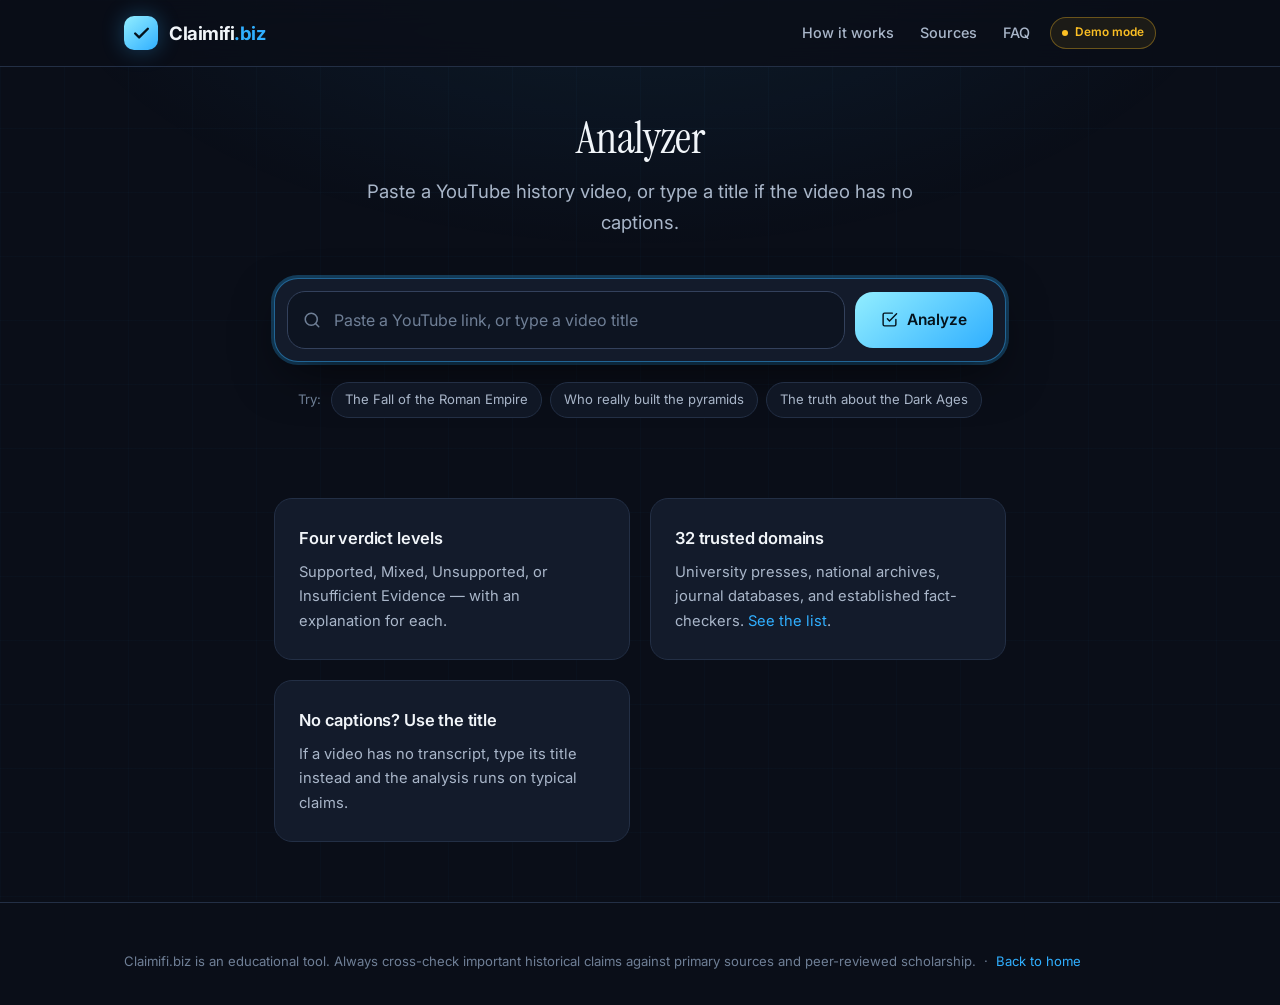
==== app.html @ 53911b8e "Add analyzer logic and styles for Claimifi.biz landing page and app - Implemented JavaScript logic f" ====
<!DOCTYPE html>
<html lang="en">
<head>
<meta charset="UTF-8">
<meta name="viewport" content="width=device-width, initial-scale=1">
<meta name="theme-color" content="#0a0e18">

<title>Analyzer — Claimifi.biz</title>
<meta name="description" content="Paste a YouTube history video or its title and get every historical claim checked against 32 academic, archival, and fact-checking sources.">
<meta name="robots" content="index, follow, max-image-preview:large">
<link rel="canonical" href="https://claimifi.biz/app">

<meta property="og:type" content="website">
<meta property="og:site_name" content="Claimifi.biz">
<meta property="og:title" content="Analyzer — Claimifi.biz">
<meta property="og:description" content="Paste a YouTube history video and get every historical claim checked against 32 trusted sources.">
<meta property="og:url" content="https://claimifi.biz/app">
<meta property="og:image" content="https://claimifi.biz/og-image.png">
<meta property="og:image:width" content="1200">
<meta property="og:image:height" content="630">

<meta name="twitter:card" content="summary_large_image">
<meta name="twitter:title" content="Analyzer — Claimifi.biz">
<meta name="twitter:description" content="Paste a YouTube history video and get every historical claim checked against 32 trusted sources.">
<meta name="twitter:image" content="https://claimifi.biz/og-image.png">

<link rel="icon" href="/favicon.svg" type="image/svg+xml">
<link rel="apple-touch-icon" href="/apple-touch-icon.png">

<link rel="preconnect" href="https://fonts.googleapis.com">
<link rel="preconnect" href="https://fonts.gstatic.com" crossorigin>
<link href="https://fonts.googleapis.com/css2?family=Inter:wght@400;500;600;700&family=Instrument+Serif:ital@0;1&display=swap" rel="stylesheet">
<link rel="stylesheet" href="/styles.css">

<script type="application/ld+json">
{
  "@context": "https://schema.org",
  "@type": "WebPage",
  "name": "Analyzer — Claimifi.biz",
  "url": "https://claimifi.biz/app",
  "description": "Check the historical claims in a YouTube video against 32 academic, archival, and fact-checking sources.",
  "isPartOf": { "@type": "WebSite", "@id": "https://claimifi.biz/#website" },
  "breadcrumb": {
    "@type": "BreadcrumbList",
    "itemListElement": [
      { "@type": "ListItem", "position": 1, "name": "Home", "item": "https://claimifi.biz/" },
      { "@type": "ListItem", "position": 2, "name": "Analyzer", "item": "https://claimifi.biz/app" }
    ]
  }
}
</script>
</head>
<body>

<a href="#main" class="skip">Skip to content</a>

<header>
  <div class="wrap nav">
    <a href="/" class="brand" aria-label="Claimifi.biz home">
      <span class="brand-mark" aria-hidden="true">
        <svg viewBox="0 0 24 24" fill="none" stroke-width="3" stroke-linecap="round" stroke-linejoin="round"><path d="M20 6 9 17l-5-5"/></svg>
      </span>
      <span class="brand-name">Claimifi<span>.biz</span></span>
    </a>
    <nav class="nav-links" aria-label="Primary">
      <a href="/#how">How it works</a>
      <a href="/#sources">Sources</a>
      <a href="/#faq">FAQ</a>
    </nav>
    <div class="nav-right">
      <span class="status" id="status" role="status"><span class="dot" aria-hidden="true"></span><span id="statusText">Checking…</span></span>
    </div>
  </div>
</header>

<main id="main">
  <div class="wrap wrap-narrow">

    <div class="hero-app">
      <h1 style="font-size:clamp(2rem,5vw,2.8rem);margin-bottom:14px">Analyzer</h1>
      <p class="lede">Paste a YouTube history video, or type a title if the video has no captions.</p>

      <div class="search">
        <div class="search-row">
          <label class="sr" for="videoInput">YouTube video URL or title</label>
          <div class="field">
            <svg viewBox="0 0 24 24" fill="none" stroke-width="2" stroke-linecap="round" stroke-linejoin="round" aria-hidden="true"><circle cx="11" cy="11" r="8"/><path d="m21 21-4.3-4.3"/></svg>
            <input type="text" id="videoInput" placeholder="Paste a YouTube link, or type a video title" autocomplete="off" spellcheck="false" enterkeyhint="go" autofocus>
          </div>
          <button class="btn" id="analyzeBtn" type="button">
            <svg viewBox="0 0 24 24" fill="none" stroke-width="2" stroke-linecap="round" stroke-linejoin="round" aria-hidden="true"><path d="M9 11l3 3L22 4"/><path d="M21 12v7a2 2 0 0 1-2 2H5a2 2 0 0 1-2-2V5a2 2 0 0 1 2-2h11"/></svg>
            Analyze
          </button>
        </div>
      </div>

      <div class="examples">
        <span class="examples-label">Try:</span>
        <button class="chip" type="button">The Fall of the Roman Empire</button>
        <button class="chip" type="button">Who really built the pyramids</button>
        <button class="chip" type="button">The truth about the Dark Ages</button>
      </div>
    </div>

    <div id="results" aria-live="polite" aria-atomic="false"></div>

    <section style="padding:56px 0 0">
      <div class="grid-3">
        <article class="card">
          <h3>Four verdict levels</h3>
          <p>Supported, Mixed, Unsupported, or Insufficient Evidence — with an explanation for each.</p>
        </article>
        <article class="card">
          <h3>32 trusted domains</h3>
          <p>University presses, national archives, journal databases, and established fact-checkers. <a href="/#sources">See the list</a>.</p>
        </article>
        <article class="card">
          <h3>No captions? Use the title</h3>
          <p>If a video has no transcript, type its title instead and the analysis runs on typical claims.</p>
        </article>
      </div>
    </section>

  </div>
</main>

<footer>
  <div class="wrap">
    <div class="foot-base" style="border:0;padding-top:0">
      <p>Claimifi.biz is an educational tool. Always cross-check important historical claims against primary sources and peer-reviewed scholarship. &nbsp;·&nbsp; <a href="/">Back to home</a></p>
    </div>
  </div>
</footer>

<script src="/app.js" defer></script>
</body>
</html>
---- styles.css ----
/* Claimifi.biz — shared styles for the landing page (/) and the analyzer (/app) */

:root {
  --bg:            #0a0e18;
  --bg-raised:     #101725;
  --bg-card:       #131b2b;
  --bg-inset:      #0d1421;
  --border:        #232f45;
  --border-strong: #33415c;
  --text:          #f1f5f9;
  --text-2:        #a9b6c9;
  --text-3:        #6f7f96;
  /* Palette: #30AFFF, #92EEFF, #D8FFC5, #C4F7CA.
     All four are high-lightness, so they carry the accent roles over a dark
     neutral base rather than defining backgrounds themselves. */
  --accent:        #30afff;  /* primary  */
  --accent-lite:   #92eeff;  /* highlight, gradient partner, hover */
  --accent-2:      #0d8ee0;  /* darker shade for depth in gradients */
  --accent-soft:   rgba(48, 175, 255, .12);
  --ok:            #c4f7ca;  /* Supported verdict */
  --ok-soft:       #d8ffc5;  /* positive accents: checks, affirmative bullets */
  --warn:          #fbbf24;  /* Mixed — no warning hue exists in the palette */
  --bad:           #fb7185;  /* Unsupported — verdicts must stay distinguishable */
  --neutral:       #94a3b8;
  --r-sm: 8px; --r: 12px; --r-lg: 18px; --r-xl: 24px;
  --shadow-lg: 0 18px 50px -12px rgba(0,0,0,.65);
  --ring: 0 0 0 3px rgba(48,175,255,.3);
  --maxw: 1080px;
}

* { margin: 0; padding: 0; box-sizing: border-box; }
html { scroll-behavior: smooth; -webkit-text-size-adjust: 100%; }

body {
  font-family: 'Inter', -apple-system, BlinkMacSystemFont, 'Segoe UI', sans-serif;
  background: var(--bg);
  color: var(--text);
  line-height: 1.65;
  font-size: 16px;
  -webkit-font-smoothing: antialiased;
  overflow-x: hidden;
}

body::before {
  content: ''; position: fixed; inset: 0; z-index: 0; pointer-events: none;
  background:
    radial-gradient(900px 500px at 50% -100px, rgba(48,175,255,.10), transparent 70%),
    linear-gradient(rgba(48,175,255,.022) 1px, transparent 1px),
    linear-gradient(90deg, rgba(48,175,255,.022) 1px, transparent 1px);
  background-size: 100% 100%, 64px 64px, 64px 64px;
}

.wrap { position: relative; z-index: 1; max-width: var(--maxw); margin: 0 auto; padding: 0 24px; }
.wrap-narrow { max-width: 780px; }

a { color: var(--accent); text-decoration: none; }
a:hover { text-decoration: underline; }
:focus-visible { outline: 2px solid var(--accent); outline-offset: 3px; border-radius: 4px; }

.sr { position: absolute; width: 1px; height: 1px; padding: 0; margin: -1px; overflow: hidden; clip: rect(0,0,0,0); white-space: nowrap; border: 0; }

.skip {
  position: absolute; left: -9999px; top: 8px; z-index: 100;
  background: var(--accent); color: #04121c; padding: 10px 18px;
  border-radius: var(--r-sm); font-weight: 600;
}
.skip:focus { left: 24px; }

/* ---------------- Header ---------------- */
header {
  position: sticky; top: 0; z-index: 50;
  background: rgba(10,14,24,.82);
  backdrop-filter: blur(14px); -webkit-backdrop-filter: blur(14px);
  border-bottom: 1px solid var(--border);
}
.nav { display: flex; align-items: center; gap: 20px; height: 66px; }
.brand { display: flex; align-items: center; gap: 11px; color: inherit; flex-shrink: 0; }
.brand:hover { text-decoration: none; }
.brand-mark {
  width: 34px; height: 34px; border-radius: 10px; flex-shrink: 0;
  background: linear-gradient(140deg, var(--accent-lite), var(--accent));
  display: grid; place-items: center;
  box-shadow: 0 0 22px rgba(48,175,255,.32);
}
.brand-mark svg { width: 19px; height: 19px; stroke: #04121c; }
.brand-name { font-size: 1.16rem; font-weight: 700; letter-spacing: -.025em; }
.brand-name span { color: var(--accent); }

.nav-links { display: flex; gap: 26px; margin-left: auto; }
.nav-links a { color: var(--text-2); font-size: .9rem; font-weight: 500; }
.nav-links a:hover { color: var(--text); text-decoration: none; }
.nav-right { margin-left: auto; display: flex; align-items: center; gap: 14px; }
.nav-links + .nav-right { margin-left: 0; }

.btn-sm {
  display: inline-flex; align-items: center; gap: 7px;
  background: var(--accent); color: #04121c;
  font-size: .86rem; font-weight: 600; padding: 8px 16px;
  border-radius: var(--r-sm); white-space: nowrap; border: none; cursor: pointer;
  font-family: inherit; transition: transform .15s, box-shadow .15s;
}
.btn-sm:hover { text-decoration: none; transform: translateY(-1px); box-shadow: 0 8px 20px -6px rgba(48,175,255,.5); }
.btn-sm svg { width: 14px; height: 14px; stroke: currentColor; }

.status {
  display: inline-flex; align-items: center; gap: 7px;
  font-size: .74rem; font-weight: 600; padding: 5px 11px;
  border-radius: 999px; border: 1px solid var(--border-strong);
  color: var(--text-3); white-space: nowrap; flex-shrink: 0;
}
.status .dot { width: 6px; height: 6px; border-radius: 50%; background: currentColor; }
.status[data-mode="live"] { color: var(--ok); border-color: rgba(196,247,202,.35); background: rgba(196,247,202,.08); }
.status[data-mode="live"] .dot { box-shadow: 0 0 0 3px rgba(196,247,202,.18); }
.status[data-mode="demo"] { color: var(--warn); border-color: rgba(251,191,36,.35); background: rgba(251,191,36,.08); }

/* ---------------- Type ---------------- */
h1 {
  font-family: 'Instrument Serif', Georgia, serif;
  font-weight: 400; letter-spacing: -.012em; line-height: 1.06;
  font-size: clamp(2.7rem, 7.5vw, 4.6rem);
  margin-bottom: 22px;
}
h1 em { font-style: italic; color: var(--accent); }

h2.sec-title {
  font-family: 'Instrument Serif', Georgia, serif; font-weight: 400;
  font-size: clamp(1.9rem, 4.2vw, 2.5rem); letter-spacing: -.01em;
  line-height: 1.15; margin-bottom: 12px;
}

.eyebrow {
  display: inline-flex; align-items: center; gap: 8px;
  background: var(--accent-soft); border: 1px solid rgba(48,175,255,.24);
  color: var(--accent); font-size: .78rem; font-weight: 600;
  padding: 6px 15px; border-radius: 999px; margin-bottom: 26px;
}
.lede { color: var(--text-2); font-size: clamp(1.02rem, 2.2vw, 1.16rem); max-width: 620px; margin: 0 auto; }

section { padding: 76px 0; }
.sec-head { text-align: center; max-width: 640px; margin: 0 auto 44px; }
.sec-head p { color: var(--text-2); font-size: 1rem; }

/* ---------------- Hero ---------------- */
.hero { padding: 76px 0 40px; text-align: center; }
.hero-app { padding: 48px 0 24px; text-align: center; }

/* ---------------- Search ---------------- */
.search {
  background: var(--bg-card); border: 1px solid var(--border);
  border-radius: var(--r-xl); padding: 12px;
  box-shadow: var(--shadow-lg); margin: 40px auto 0; max-width: 760px;
  transition: border-color .2s, box-shadow .2s;
}
.search:focus-within { border-color: rgba(48,175,255,.5); box-shadow: var(--shadow-lg), var(--ring); }
.search-row { display: flex; gap: 10px; align-items: center; }
.field { position: relative; flex: 1; display: flex; align-items: center; }
.field > svg { position: absolute; left: 16px; width: 18px; height: 18px; stroke: var(--text-3); pointer-events: none; }

#videoInput {
  width: 100%; background: var(--bg-inset);
  border: 1px solid var(--border); border-radius: var(--r-lg);
  padding: 15px 16px 15px 46px; font: inherit; font-size: 1rem;
  color: var(--text); outline: none; transition: border-color .2s;
}
#videoInput::placeholder { color: var(--text-3); }
#videoInput:focus { border-color: var(--border-strong); }

.btn {
  display: inline-flex; align-items: center; justify-content: center; gap: 9px;
  font: inherit; font-size: .97rem; font-weight: 600; cursor: pointer;
  border: none; border-radius: var(--r-lg); padding: 15px 26px;
  background: linear-gradient(140deg, var(--accent-lite), var(--accent));
  color: #04121c; white-space: nowrap;
  transition: transform .15s, box-shadow .15s, opacity .15s;
}
.btn:hover:not(:disabled) { transform: translateY(-1px); box-shadow: 0 10px 26px -6px rgba(48,175,255,.5); }
.btn:active:not(:disabled) { transform: translateY(0); }
.btn:disabled { opacity: .55; cursor: not-allowed; }
.btn svg { width: 17px; height: 17px; stroke: currentColor; }

.examples { display: flex; flex-wrap: wrap; gap: 8px; justify-content: center; margin-top: 20px; }
.examples-label { color: var(--text-3); font-size: .82rem; align-self: center; margin-right: 2px; }
.chip {
  background: var(--bg-raised); border: 1px solid var(--border);
  color: var(--text-2); font: inherit; font-size: .82rem;
  padding: 6px 13px; border-radius: 999px; cursor: pointer;
  transition: border-color .18s, color .18s, background .18s;
}
.chip:hover { border-color: var(--accent-lite); color: var(--accent-lite); background: var(--accent-soft); }

.trust { display: flex; flex-wrap: wrap; justify-content: center; gap: 10px 34px; margin-top: 34px; }
.trust div { display: flex; align-items: center; gap: 8px; color: var(--text-3); font-size: .85rem; }
.trust svg { width: 15px; height: 15px; stroke: var(--ok-soft); flex-shrink: 0; }

/* ---------------- Results ---------------- */
#results { margin-top: 54px; scroll-margin-top: 86px; }
#results:empty { display: none; }

.panel { background: var(--bg-card); border: 1px solid var(--border); border-radius: var(--r-xl); overflow: hidden; box-shadow: var(--shadow-lg); }
.panel-head {
  display: flex; align-items: center; gap: 12px; flex-wrap: wrap;
  padding: 18px 24px; border-bottom: 1px solid var(--border); background: var(--bg-raised);
}
.panel-head h2 { font-size: 1.02rem; font-weight: 600; letter-spacing: -.01em; }
.panel-body { padding: 24px; }
.panel-body + .panel-body { border-top: 1px solid var(--border); }

.label { font-size: .72rem; font-weight: 600; text-transform: uppercase; letter-spacing: .09em; color: var(--text-3); margin-bottom: 12px; }

.pill { font-size: .72rem; font-weight: 600; padding: 4px 11px; border-radius: 999px; text-transform: uppercase; letter-spacing: .05em; }
.pill.busy  { background: rgba(251,191,36,.14); color: var(--warn); }
.pill.done  { background: rgba(196,247,202,.14); color: var(--ok); }
.pill.demo  { background: var(--accent-soft); color: var(--accent); }
.pill.error { background: rgba(251,113,133,.14); color: var(--bad); }

.ghost {
  margin-left: auto; background: transparent; border: 1px solid var(--border-strong);
  color: var(--text-2); font: inherit; font-size: .82rem; font-weight: 500;
  padding: 7px 14px; border-radius: var(--r-sm); cursor: pointer;
  display: inline-flex; align-items: center; gap: 7px; transition: all .18s;
}
.ghost:hover { border-color: var(--accent-lite); color: var(--accent-lite); }
.ghost svg { width: 14px; height: 14px; stroke: currentColor; }

.tally { display: grid; grid-template-columns: repeat(auto-fit, minmax(132px, 1fr)); gap: 12px; }
.tally-item { background: var(--bg-inset); border: 1px solid var(--border); border-radius: var(--r); padding: 14px 16px; border-left-width: 3px; }
.tally-item .n { font-size: 1.75rem; font-weight: 700; line-height: 1.1; letter-spacing: -.03em; }
.tally-item .t { font-size: .76rem; color: var(--text-3); font-weight: 500; margin-top: 2px; }
.tally-item[data-v="supported"]    { border-left-color: var(--ok); }
.tally-item[data-v="supported"] .n    { color: var(--ok); }
.tally-item[data-v="mixed"]        { border-left-color: var(--warn); }
.tally-item[data-v="mixed"] .n        { color: var(--warn); }
.tally-item[data-v="unsupported"]  { border-left-color: var(--bad); }
.tally-item[data-v="unsupported"] .n  { color: var(--bad); }
.tally-item[data-v="insufficient"] { border-left-color: var(--neutral); }
.tally-item[data-v="insufficient"] .n { color: var(--neutral); }

.claim {
  background: var(--bg-inset); border: 1px solid var(--border);
  border-left: 3px solid var(--neutral); border-radius: var(--r);
  padding: 18px 20px; margin-bottom: 12px;
}
.claim:last-child { margin-bottom: 0; }
.claim[data-v="supported"]   { border-left-color: var(--ok); }
.claim[data-v="mixed"]       { border-left-color: var(--warn); }
.claim[data-v="unsupported"] { border-left-color: var(--bad); }

.claim-top { display: flex; align-items: flex-start; gap: 12px; margin-bottom: 10px; }
.claim-n {
  flex-shrink: 0; width: 24px; height: 24px; border-radius: 7px;
  background: var(--bg-raised); border: 1px solid var(--border);
  display: grid; place-items: center; font-size: .74rem; font-weight: 600; color: var(--text-3);
}
.claim-text { font-size: 1rem; font-weight: 500; flex: 1; }

.verdict { display: inline-flex; align-items: center; gap: 6px; font-size: .75rem; font-weight: 600; padding: 3px 11px; border-radius: 999px; margin-bottom: 10px; }
.verdict::before { content: ''; width: 6px; height: 6px; border-radius: 50%; background: currentColor; }
.verdict[data-v="supported"]    { background: rgba(196,247,202,.13); color: var(--ok); }
.verdict[data-v="mixed"]        { background: rgba(251,191,36,.13); color: var(--warn); }
.verdict[data-v="unsupported"]  { background: rgba(251,113,133,.13); color: var(--bad); }
.verdict[data-v="insufficient"] { background: rgba(148,163,184,.13); color: var(--neutral); }

.claim-why { color: var(--text-2); font-size: .93rem; }
.tags { display: flex; flex-wrap: wrap; gap: 7px; margin-top: 12px; }
.tag { background: var(--bg-raised); border: 1px solid var(--border); color: var(--text-2); font-size: .75rem; padding: 4px 10px; border-radius: var(--r-sm); transition: all .18s; }
a.tag:hover { border-color: var(--accent-lite); color: var(--accent-lite); text-decoration: none; }

.loading { padding: 52px 24px; text-align: center; }
.spinner { width: 38px; height: 38px; margin: 0 auto 20px; border: 3px solid var(--border); border-top-color: var(--accent); border-radius: 50%; animation: spin .8s linear infinite; }
@keyframes spin { to { transform: rotate(360deg); } }
.steps { display: inline-flex; flex-direction: column; gap: 9px; text-align: left; margin-top: 6px; }
.step { display: flex; align-items: center; gap: 11px; font-size: .9rem; color: var(--text-3); transition: color .3s; }
.step .box { width: 17px; height: 17px; border-radius: 50%; flex-shrink: 0; border: 2px solid var(--border-strong); transition: all .3s; }
.step.on { color: var(--text); }
.step.on .box { border-color: var(--accent); box-shadow: 0 0 0 3px var(--accent-soft); }
.step.ok .box { border-color: var(--ok); background: var(--ok); box-shadow: none; }
.step.ok { color: var(--text-2); }
.elapsed { margin-top: 18px; font-size: .8rem; color: var(--text-3); font-variant-numeric: tabular-nums; }

/* ---------------- Landing: stats ---------------- */
.stats {
  display: grid; grid-template-columns: repeat(auto-fit, minmax(150px, 1fr)); gap: 1px;
  background: var(--border); border: 1px solid var(--border);
  border-radius: var(--r-lg); overflow: hidden; margin-top: 12px;
}
.stat { background: var(--bg-card); padding: 24px 20px; text-align: center; }
.stat .v {
  font-family: 'Instrument Serif', Georgia, serif; font-size: 2.3rem;
  line-height: 1; color: var(--accent); margin-bottom: 6px;
}
.stat .k { font-size: .82rem; color: var(--text-3); }

/* ---------------- Landing: cards ---------------- */
.grid-3 { display: grid; grid-template-columns: repeat(auto-fit, minmax(260px, 1fr)); gap: 20px; }
.card { background: var(--bg-card); border: 1px solid var(--border); border-radius: var(--r-lg); padding: 26px 24px; }
.card h3 { font-size: 1.03rem; font-weight: 600; margin-bottom: 8px; letter-spacing: -.01em; }
.card p { color: var(--text-2); font-size: .92rem; }
.card-icon {
  width: 38px; height: 38px; border-radius: 11px; display: grid; place-items: center;
  background: var(--accent-soft); border: 1px solid rgba(48,175,255,.25); margin-bottom: 16px;
}
.card-icon svg { width: 18px; height: 18px; stroke: var(--accent); }
.step-num {
  width: 32px; height: 32px; border-radius: 9px; display: grid; place-items: center;
  background: var(--accent-soft); border: 1px solid rgba(48,175,255,.25);
  color: var(--accent); font-weight: 700; font-size: .88rem; margin-bottom: 16px;
}

/* ---------------- Landing: sample output ---------------- */
.sample { max-width: 780px; margin: 0 auto; }
.sample-frame {
  background: var(--bg-card); border: 1px solid var(--border);
  border-radius: var(--r-xl); overflow: hidden; box-shadow: var(--shadow-lg);
}
.sample-bar {
  display: flex; align-items: center; gap: 8px;
  padding: 13px 18px; border-bottom: 1px solid var(--border); background: var(--bg-raised);
}
.sample-bar i { width: 10px; height: 10px; border-radius: 50%; background: var(--border-strong); display: block; }
.sample-bar span { margin-left: 8px; font-size: .8rem; color: var(--text-3); }

/* ---------------- Landing: comparison ---------------- */
.compare { display: grid; grid-template-columns: repeat(auto-fit, minmax(300px, 1fr)); gap: 20px; }
.compare-col { background: var(--bg-card); border: 1px solid var(--border); border-radius: var(--r-lg); padding: 26px 24px; }
.compare-col h3 { font-size: 1rem; font-weight: 600; margin-bottom: 16px; display: flex; align-items: center; gap: 9px; }
.compare-col h3 svg { width: 17px; height: 17px; }
.compare-col.yes { border-color: rgba(196,247,202,.3); }
.compare-col.yes h3 { color: var(--ok); }
.compare-col.yes h3 svg { stroke: var(--ok); }
.compare-col.no h3 { color: var(--bad); }
.compare-col.no h3 svg { stroke: var(--bad); }
.compare-col ul { list-style: none; display: flex; flex-direction: column; gap: 11px; }
.compare-col li { color: var(--text-2); font-size: .93rem; padding-left: 20px; position: relative; }
.compare-col li::before { content: ''; position: absolute; left: 0; top: .62em; width: 6px; height: 6px; border-radius: 50%; background: var(--border-strong); }
.compare-col.yes li::before { background: var(--ok-soft); }
.compare-col.no li::before { background: var(--bad); }

/* ---------------- Landing: sources ---------------- */
.src-groups { display: grid; grid-template-columns: repeat(auto-fit, minmax(280px, 1fr)); gap: 18px; }
.src-group { background: var(--bg-card); border: 1px solid var(--border); border-radius: var(--r-lg); padding: 20px 22px; }
.src-group h3 { font-size: .78rem; font-weight: 600; text-transform: uppercase; letter-spacing: .08em; color: var(--accent-lite); margin-bottom: 13px; }
.src-group ul { list-style: none; display: flex; flex-wrap: wrap; gap: 6px; }
.src-group li { font-size: .78rem; color: var(--text-2); background: var(--bg-inset); border: 1px solid var(--border); padding: 4px 9px; border-radius: 6px; }

/* ---------------- Landing: FAQ ---------------- */
details.faq { background: var(--bg-card); border: 1px solid var(--border); border-radius: var(--r-lg); margin-bottom: 11px; overflow: hidden; }
details.faq summary {
  padding: 18px 22px; cursor: pointer; font-weight: 500; font-size: .98rem;
  list-style: none; display: flex; align-items: center; justify-content: space-between; gap: 16px;
}
details.faq summary::-webkit-details-marker { display: none; }
details.faq summary::after { content: '+'; color: var(--accent); font-size: 1.3rem; flex-shrink: 0; line-height: 1; transition: transform .25s; }
details.faq[open] summary::after { transform: rotate(45deg); }
details.faq summary:hover { color: var(--accent); }
details.faq .a { padding: 0 22px 20px; color: var(--text-2); font-size: .93rem; }

/* ---------------- CTA + footer ---------------- */
.cta {
  background: linear-gradient(140deg, var(--bg-card), var(--bg-raised));
  border: 1px solid var(--border); border-radius: var(--r-xl);
  padding: 52px 32px; text-align: center;
}
.cta h2 { font-family: 'Instrument Serif', Georgia, serif; font-weight: 400; font-size: clamp(1.8rem, 4vw, 2.4rem); margin-bottom: 10px; }
.cta p { color: var(--text-2); margin-bottom: 26px; }

footer { border-top: 1px solid var(--border); padding: 48px 0 32px; margin-top: 60px; }
.foot-grid { display: grid; grid-template-columns: 2fr 1fr 1fr; gap: 40px; margin-bottom: 36px; }
.foot-about p { color: var(--text-3); font-size: .86rem; margin-top: 14px; max-width: 340px; }
.foot-col h4 { font-size: .76rem; text-transform: uppercase; letter-spacing: .08em; color: var(--text-3); margin-bottom: 14px; }
.foot-col ul { list-style: none; display: flex; flex-direction: column; gap: 9px; }
.foot-col a { color: var(--text-2); font-size: .88rem; }
.foot-col a:hover { color: var(--accent-lite); }
.foot-base { border-top: 1px solid var(--border); padding-top: 24px; }
.foot-base p { color: var(--text-3); font-size: .82rem; }

/* ---------------- Responsive ---------------- */
@media (max-width: 860px) { .foot-grid { grid-template-columns: 1fr 1fr; } .foot-about { grid-column: 1 / -1; } }
@media (max-width: 780px) { .nav-links { display: none; } }
@media (max-width: 620px) {
  .wrap { padding: 0 18px; }
  .hero { padding: 52px 0 32px; }
  .search-row { flex-direction: column; }
  .btn { width: 100%; }
  .panel-body, .panel-head { padding: 18px; }
  section { padding: 56px 0; }
  .ghost { margin-left: 0; }
  .foot-grid { grid-template-columns: 1fr; gap: 28px; }
  .cta { padding: 36px 22px; }
  /* The brand, the status badge and the header CTA cannot share a 375px row.
     The analyzer sits in the hero on mobile and there is a CTA at the foot of
     the page, so the header button is the redundant one. */
  .nav-right .btn-sm { display: none; }
}

@media (prefers-reduced-motion: reduce) {
  *, *::before, *::after { animation-duration: .01ms !important; animation-iteration-count: 1 !important; transition-duration: .01ms !important; }
  html { scroll-behavior: auto; }
}
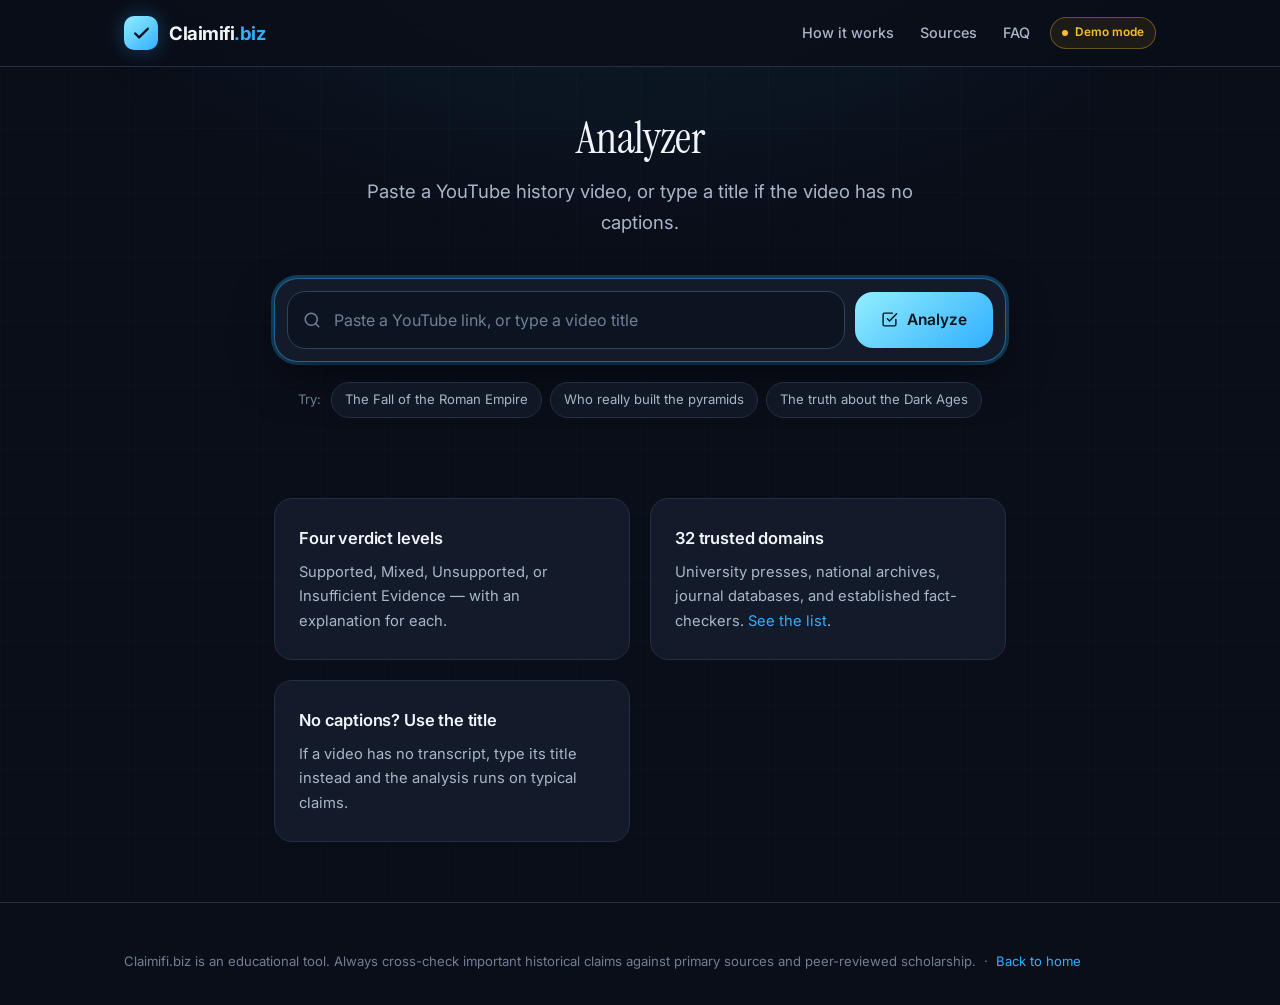
==== commit 77a179bd: "Move analyzer to /app and make asset caching deploy-safe The landing page is now purely informationa" ====
--- a/app.html
+++ b/app.html
@@ -30,7 +30,7 @@
 <link rel="preconnect" href="https://fonts.googleapis.com">
 <link rel="preconnect" href="https://fonts.gstatic.com" crossorigin>
 <link href="https://fonts.googleapis.com/css2?family=Inter:wght@400;500;600;700&family=Instrument+Serif:ital@0;1&display=swap" rel="stylesheet">
-<link rel="stylesheet" href="/styles.css">
+<link rel="stylesheet" href="/styles.css?v=__ASSET_V__">
 
 <script type="application/ld+json">
 {
@@ -132,6 +132,6 @@
   </div>
 </footer>
 
-<script src="/app.js" defer></script>
+<script src="/app.js?v=__ASSET_V__" defer></script>
 </body>
 </html>
--- a/styles.css
+++ b/styles.css
@@ -181,6 +181,7 @@
 .examples { display: flex; flex-wrap: wrap; gap: 8px; justify-content: center; margin-top: 20px; }
 .examples-label { color: var(--text-3); font-size: .82rem; align-self: center; margin-right: 2px; }
 .chip {
+  display: inline-block; text-decoration: none;
   background: var(--bg-raised); border: 1px solid var(--border);
   color: var(--text-2); font: inherit; font-size: .82rem;
   padding: 6px 13px; border-radius: 999px; cursor: pointer;
@@ -276,6 +277,18 @@
 .step.ok .box { border-color: var(--ok); background: var(--ok); box-shadow: none; }
 .step.ok { color: var(--text-2); }
 .elapsed { margin-top: 18px; font-size: .8rem; color: var(--text-3); font-variant-numeric: tabular-nums; }
+
+/* ---------------- Landing hero actions ---------------- */
+.hero-actions { display: flex; flex-wrap: wrap; gap: 12px; justify-content: center; margin-top: 38px; }
+.hero-actions .btn { text-decoration: none; }
+.btn-ghost {
+  display: inline-flex; align-items: center; justify-content: center;
+  font: inherit; font-size: .97rem; font-weight: 600;
+  padding: 15px 26px; border-radius: var(--r-lg);
+  border: 1px solid var(--border-strong); color: var(--text-2);
+  background: transparent; transition: border-color .18s, color .18s, background .18s;
+}
+.btn-ghost:hover { text-decoration: none; border-color: var(--accent-lite); color: var(--accent-lite); background: var(--accent-soft); }
 
 /* ---------------- Landing: stats ---------------- */
 .stats {
@@ -384,6 +397,8 @@
   .panel-body, .panel-head { padding: 18px; }
   section { padding: 56px 0; }
   .ghost { margin-left: 0; }
+  .hero-actions { flex-direction: column; }
+  .hero-actions .btn, .btn-ghost { width: 100%; }
   .foot-grid { grid-template-columns: 1fr; gap: 28px; }
   .cta { padding: 36px 22px; }
   /* The brand, the status badge and the header CTA cannot share a 375px row.
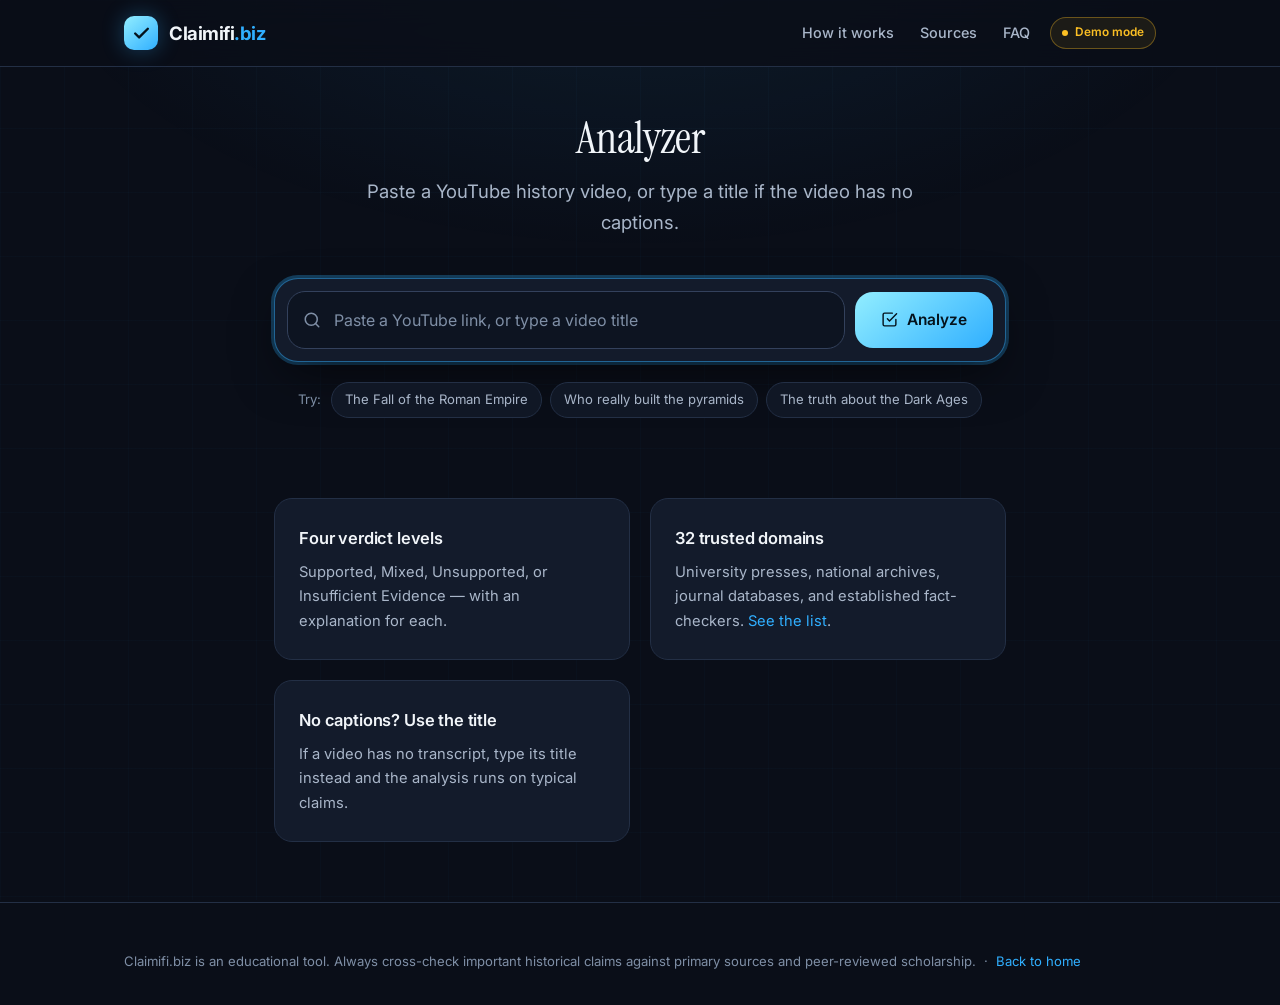
==== commit 583504ba: "Fix rate-limit bypass, source spoofing, and demo-data fallback Security: - The rate limiter read the" ====
--- a/app.html
+++ b/app.html
@@ -77,7 +77,7 @@
   <div class="wrap wrap-narrow">
 
     <div class="hero-app">
-      <h1 style="font-size:clamp(2rem,5vw,2.8rem);margin-bottom:14px">Analyzer</h1>
+      <h1>Analyzer</h1>
       <p class="lede">Paste a YouTube history video, or type a title if the video has no captions.</p>
 
       <div class="search">
@@ -107,15 +107,15 @@
     <section style="padding:56px 0 0">
       <div class="grid-3">
         <article class="card">
-          <h3>Four verdict levels</h3>
+          <h2>Four verdict levels</h2>
           <p>Supported, Mixed, Unsupported, or Insufficient Evidence — with an explanation for each.</p>
         </article>
         <article class="card">
-          <h3>32 trusted domains</h3>
+          <h2>32 trusted domains</h2>
           <p>University presses, national archives, journal databases, and established fact-checkers. <a href="/#sources">See the list</a>.</p>
         </article>
         <article class="card">
-          <h3>No captions? Use the title</h3>
+          <h2>No captions? Use the title</h2>
           <p>If a video has no transcript, type its title instead and the analysis runs on typical claims.</p>
         </article>
       </div>
--- a/styles.css
+++ b/styles.css
@@ -9,19 +9,18 @@
   --border-strong: #33415c;
   --text:          #f1f5f9;
   --text-2:        #a9b6c9;
-  --text-3:        #6f7f96;
+  --text-3:        #7f8fa6;
   /* Palette: #30AFFF, #92EEFF, #D8FFC5, #C4F7CA.
      All four are high-lightness, so they carry the accent roles over a dark
      neutral base rather than defining backgrounds themselves. */
   --accent:        #30afff;  /* primary  */
   --accent-lite:   #92eeff;  /* highlight, gradient partner, hover */
-  --accent-2:      #0d8ee0;  /* darker shade for depth in gradients */
   --accent-soft:   rgba(48, 175, 255, .12);
   --ok:            #c4f7ca;  /* Supported verdict */
   --ok-soft:       #d8ffc5;  /* positive accents: checks, affirmative bullets */
   --warn:          #fbbf24;  /* Mixed — no warning hue exists in the palette */
   --bad:           #fb7185;  /* Unsupported — verdicts must stay distinguishable */
-  --neutral:       #94a3b8;
+  --neutral:       #8fa0b8;  /* Insufficient Evidence - deliberately colourless */
   --r-sm: 8px; --r: 12px; --r-lg: 18px; --r-xl: 24px;
   --shadow-lg: 0 18px 50px -12px rgba(0,0,0,.65);
   --ring: 0 0 0 3px rgba(48,175,255,.3);
@@ -143,6 +142,7 @@
 /* ---------------- Hero ---------------- */
 .hero { padding: 76px 0 40px; text-align: center; }
 .hero-app { padding: 48px 0 24px; text-align: center; }
+.hero-app h1 { font-size: clamp(2rem, 5vw, 2.8rem); margin-bottom: 14px; }
 
 /* ---------------- Search ---------------- */
 .search {
@@ -187,7 +187,7 @@
   padding: 6px 13px; border-radius: 999px; cursor: pointer;
   transition: border-color .18s, color .18s, background .18s;
 }
-.chip:hover { border-color: var(--accent-lite); color: var(--accent-lite); background: var(--accent-soft); }
+.chip:hover { border-color: var(--accent-lite); color: var(--accent-lite); background: var(--accent-soft); text-decoration: none; }
 
 .trust { display: flex; flex-wrap: wrap; justify-content: center; gap: 10px 34px; margin-top: 34px; }
 .trust div { display: flex; align-items: center; gap: 8px; color: var(--text-3); font-size: .85rem; }
@@ -259,7 +259,7 @@
 .verdict[data-v="supported"]    { background: rgba(196,247,202,.13); color: var(--ok); }
 .verdict[data-v="mixed"]        { background: rgba(251,191,36,.13); color: var(--warn); }
 .verdict[data-v="unsupported"]  { background: rgba(251,113,133,.13); color: var(--bad); }
-.verdict[data-v="insufficient"] { background: rgba(148,163,184,.13); color: var(--neutral); }
+.verdict[data-v="insufficient"] { background: rgba(143,160,184,.13); color: var(--neutral); }
 
 .claim-why { color: var(--text-2); font-size: .93rem; }
 .tags { display: flex; flex-wrap: wrap; gap: 7px; margin-top: 12px; }
@@ -306,7 +306,7 @@
 /* ---------------- Landing: cards ---------------- */
 .grid-3 { display: grid; grid-template-columns: repeat(auto-fit, minmax(260px, 1fr)); gap: 20px; }
 .card { background: var(--bg-card); border: 1px solid var(--border); border-radius: var(--r-lg); padding: 26px 24px; }
-.card h3 { font-size: 1.03rem; font-weight: 600; margin-bottom: 8px; letter-spacing: -.01em; }
+.card h3, .card h2 { font-size: 1.03rem; font-weight: 600; margin-bottom: 8px; letter-spacing: -.01em; }
 .card p { color: var(--text-2); font-size: .92rem; }
 .card-icon {
   width: 38px; height: 38px; border-radius: 11px; display: grid; place-items: center;
@@ -379,7 +379,7 @@
 footer { border-top: 1px solid var(--border); padding: 48px 0 32px; margin-top: 60px; }
 .foot-grid { display: grid; grid-template-columns: 2fr 1fr 1fr; gap: 40px; margin-bottom: 36px; }
 .foot-about p { color: var(--text-3); font-size: .86rem; margin-top: 14px; max-width: 340px; }
-.foot-col h4 { font-size: .76rem; text-transform: uppercase; letter-spacing: .08em; color: var(--text-3); margin-bottom: 14px; }
+.foot-col h3 { font-size: .76rem; text-transform: uppercase; letter-spacing: .08em; color: var(--text-3); margin-bottom: 14px; }
 .foot-col ul { list-style: none; display: flex; flex-direction: column; gap: 9px; }
 .foot-col a { color: var(--text-2); font-size: .88rem; }
 .foot-col a:hover { color: var(--accent-lite); }
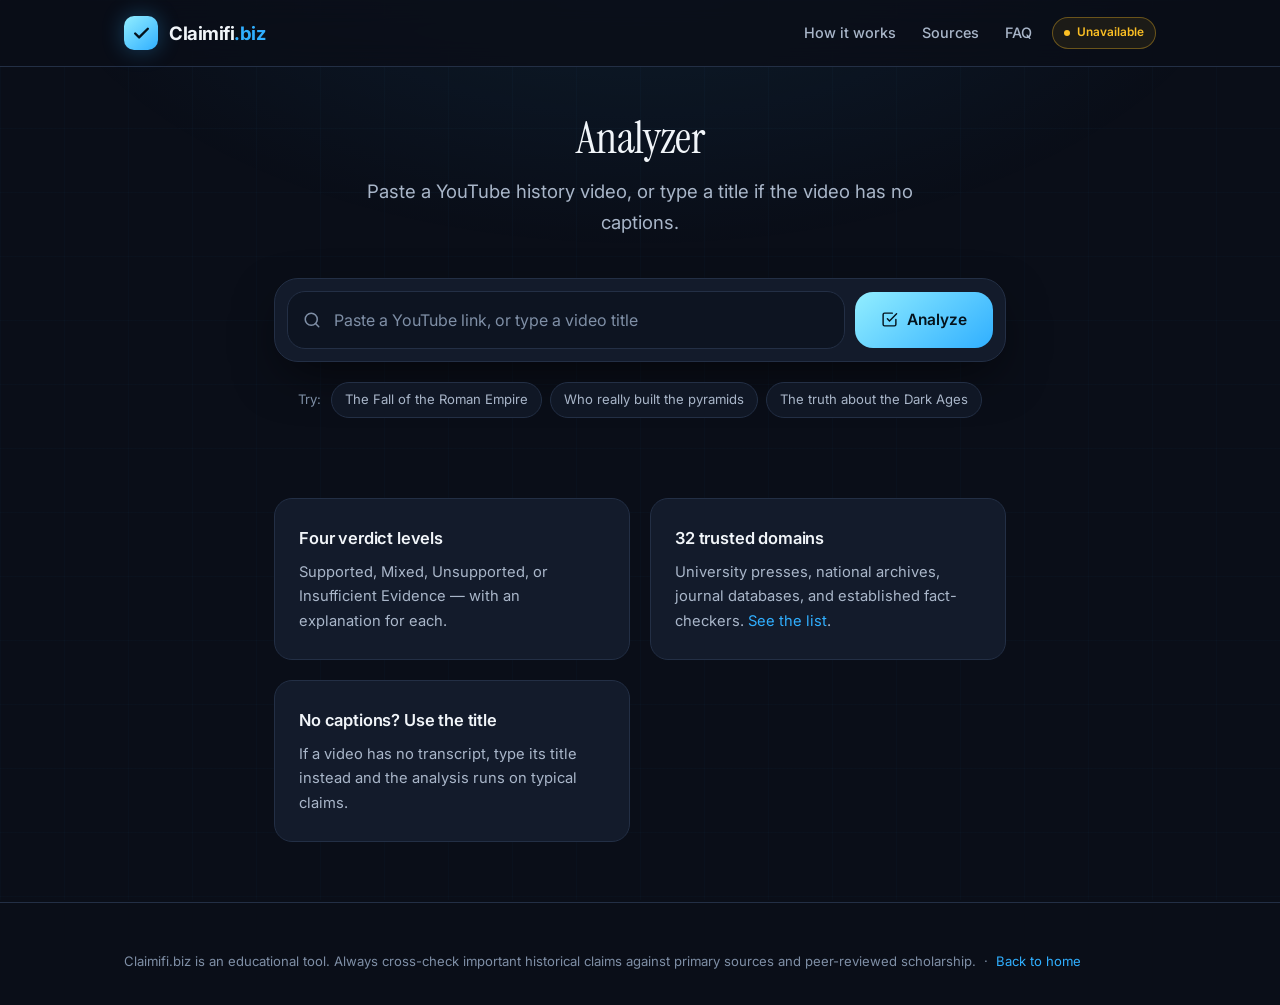
==== commit 3e6de524: "Stop the analyzer fabricating results, and meter what costs money Adds the first test suite (232 tes" ====
--- a/app.html
+++ b/app.html
@@ -18,11 +18,13 @@
 <meta property="og:image" content="https://claimifi.biz/og-image.png">
 <meta property="og:image:width" content="1200">
 <meta property="og:image:height" content="630">
+<meta property="og:image:alt" content="Claimifi.biz — fact-check history on YouTube">
 
 <meta name="twitter:card" content="summary_large_image">
 <meta name="twitter:title" content="Analyzer — Claimifi.biz">
 <meta name="twitter:description" content="Paste a YouTube history video and get every historical claim checked against 32 trusted sources.">
 <meta name="twitter:image" content="https://claimifi.biz/og-image.png">
+<meta name="twitter:image:alt" content="Claimifi.biz — fact-check history on YouTube">
 
 <link rel="icon" href="/favicon.svg" type="image/svg+xml">
 <link rel="apple-touch-icon" href="/apple-touch-icon.png">
@@ -73,7 +75,7 @@
   </div>
 </header>
 
-<main id="main">
+<main id="main" tabindex="-1">
   <div class="wrap wrap-narrow">
 
     <div class="hero-app">
@@ -85,7 +87,7 @@
           <label class="sr" for="videoInput">YouTube video URL or title</label>
           <div class="field">
             <svg viewBox="0 0 24 24" fill="none" stroke-width="2" stroke-linecap="round" stroke-linejoin="round" aria-hidden="true"><circle cx="11" cy="11" r="8"/><path d="m21 21-4.3-4.3"/></svg>
-            <input type="text" id="videoInput" placeholder="Paste a YouTube link, or type a video title" autocomplete="off" spellcheck="false" enterkeyhint="go" autofocus>
+            <input type="text" id="videoInput" placeholder="Paste a YouTube link, or type a video title" autocomplete="off" spellcheck="false" enterkeyhint="go" maxlength="2000">
           </div>
           <button class="btn" id="analyzeBtn" type="button">
             <svg viewBox="0 0 24 24" fill="none" stroke-width="2" stroke-linecap="round" stroke-linejoin="round" aria-hidden="true"><path d="M9 11l3 3L22 4"/><path d="M21 12v7a2 2 0 0 1-2 2H5a2 2 0 0 1-2-2V5a2 2 0 0 1 2-2h11"/></svg>
@@ -102,7 +104,8 @@
       </div>
     </div>
 
-    <div id="results" aria-live="polite" aria-atomic="false"></div>
+    <p id="srStatus" class="sr" role="status" aria-live="polite"></p>
+    <div id="results" aria-busy="false"></div>
 
     <section style="padding:56px 0 0">
       <div class="grid-3">
--- a/styles.css
+++ b/styles.css
@@ -160,10 +160,15 @@
   width: 100%; background: var(--bg-inset);
   border: 1px solid var(--border); border-radius: var(--r-lg);
   padding: 15px 16px 15px 46px; font: inherit; font-size: 1rem;
-  color: var(--text); outline: none; transition: border-color .2s;
+  color: var(--text); transition: border-color .2s;
 }
 #videoInput::placeholder { color: var(--text-3); }
-#videoInput:focus { border-color: var(--border-strong); }
+#videoInput:focus { outline: none; border-color: var(--border-strong); }
+#videoInput:focus-visible { outline: 2px solid var(--accent); outline-offset: 2px; }
+
+/* Programmatic skip-link targets, not controls: they take focus so the next Tab
+   continues from the right place, and should not draw a ring round the page. */
+[tabindex="-1"]:focus, [tabindex="-1"]:focus-visible { outline: none; }
 
 .btn {
   display: inline-flex; align-items: center; justify-content: center; gap: 9px;
@@ -195,7 +200,7 @@
 
 /* ---------------- Results ---------------- */
 #results { margin-top: 54px; scroll-margin-top: 86px; }
-#results:empty { display: none; }
+#results:empty { display: none; margin-top: 0; }
 
 .panel { background: var(--bg-card); border: 1px solid var(--border); border-radius: var(--r-xl); overflow: hidden; box-shadow: var(--shadow-lg); }
 .panel-head {
@@ -204,6 +209,10 @@
 }
 .panel-head h2 { font-size: 1.02rem; font-weight: 600; letter-spacing: -.01em; }
 .panel-body { padding: 24px; }
+.panel-body p { overflow-wrap: anywhere; }
+/* Title-only results: says plainly that no transcript was read. */
+.panel-body.notice { background: var(--accent-soft); }
+.panel-body.notice p { color: var(--accent-lite); font-size: .9rem; }
 .panel-body + .panel-body { border-top: 1px solid var(--border); }
 
 .label { font-size: .72rem; font-weight: 600; text-transform: uppercase; letter-spacing: .09em; color: var(--text-3); margin-bottom: 12px; }
@@ -252,7 +261,7 @@
   background: var(--bg-raised); border: 1px solid var(--border);
   display: grid; place-items: center; font-size: .74rem; font-weight: 600; color: var(--text-3);
 }
-.claim-text { font-size: 1rem; font-weight: 500; flex: 1; }
+.claim-text { font-size: 1rem; font-weight: 500; flex: 1; min-width: 0; overflow-wrap: anywhere; }
 
 .verdict { display: inline-flex; align-items: center; gap: 6px; font-size: .75rem; font-weight: 600; padding: 3px 11px; border-radius: 999px; margin-bottom: 10px; }
 .verdict::before { content: ''; width: 6px; height: 6px; border-radius: 50%; background: currentColor; }
@@ -261,7 +270,7 @@
 .verdict[data-v="unsupported"]  { background: rgba(251,113,133,.13); color: var(--bad); }
 .verdict[data-v="insufficient"] { background: rgba(143,160,184,.13); color: var(--neutral); }
 
-.claim-why { color: var(--text-2); font-size: .93rem; }
+.claim-why { color: var(--text-2); font-size: .93rem; overflow-wrap: anywhere; }
 .tags { display: flex; flex-wrap: wrap; gap: 7px; margin-top: 12px; }
 .tag { background: var(--bg-raised); border: 1px solid var(--border); color: var(--text-2); font-size: .75rem; padding: 4px 10px; border-radius: var(--r-sm); transition: all .18s; }
 a.tag:hover { border-color: var(--accent-lite); color: var(--accent-lite); text-decoration: none; }
@@ -388,7 +397,11 @@
 
 /* ---------------- Responsive ---------------- */
 @media (max-width: 860px) { .foot-grid { grid-template-columns: 1fr 1fr; } .foot-about { grid-column: 1 / -1; } }
-@media (max-width: 780px) { .nav-links { display: none; } }
+@media (max-width: 780px) {
+  .nav-links { display: none; }
+  /* /app's only route back to the site is the brand link, so keep it visible. */
+  .nav .brand { margin-right: auto; }
+}
 @media (max-width: 620px) {
   .wrap { padding: 0 18px; }
   .hero { padding: 52px 0 32px; }
